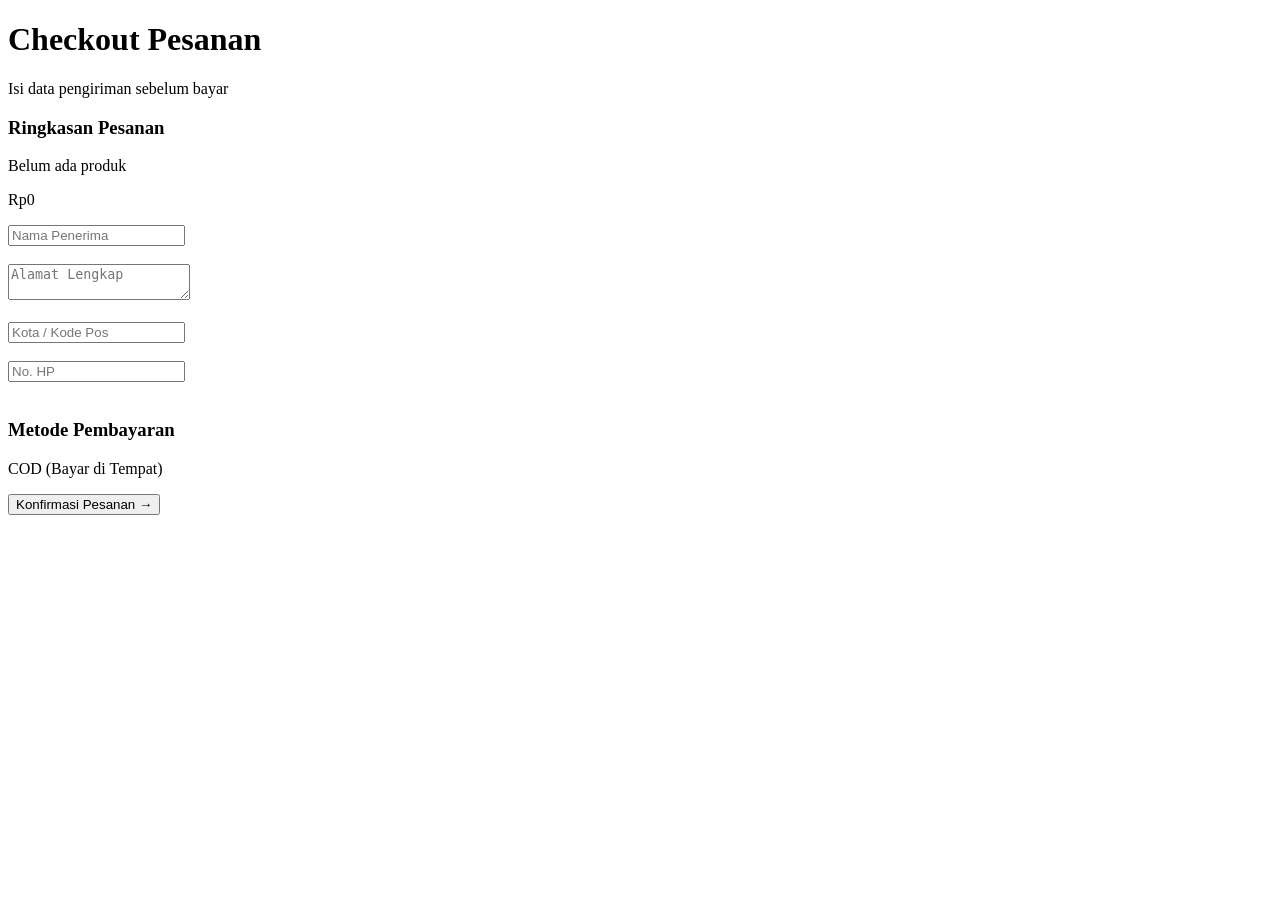
==== checkout.html @ 71f9f678 "membuat halaman checkout" ====
<!DOCTYPE html>
<html lang="id">
<head>
    <meta charset="UTF-8">
    <meta name="viewport" content="width=device-width, initial-scale=1.0">
    <title>Checkout | Kopi Java</title>
</head>
<body>

    <h1>Checkout Pesanan</h1>
    <p>Isi data pengiriman sebelum bayar</p>

    <h3>Ringkasan Pesanan</h3>
    <p id="nama"></p>
    <p id="harga"></p>

    <form onsubmit="pesan(event)">
        <input type="text" placeholder="Nama Penerima" required>
        <br><br>

        <textarea placeholder="Alamat Lengkap" required></textarea>
        <br><br>

        <input type="text" placeholder="Kota / Kode Pos" required>
        <br><br>

        <input type="tel" placeholder="No. HP" required>
        <br><br>

        <h3>Metode Pembayaran</h3>
        <p>COD (Bayar di Tempat)</p>

        <button type="submit">
            Konfirmasi Pesanan →
        </button>
    </form>

    <script>
        const nama = localStorage.getItem("namaKopi");
        const harga = Number(localStorage.getItem("hargaKopi"));

        document.getElementById("nama").textContent =
            nama || "Belum ada produk";

        document.getElementById("harga").textContent =
            "Rp" + harga.toLocaleString("id-ID");

        function pesan(event) {
            event.preventDefault();

            if (!nama || !harga) {
                alert("Silakan pilih kopi terlebih dahulu!");
                window.location.href = "index.html";
                return;
            }

            window.location.href = "success.html";
        }
    </script>

</body>
</html>
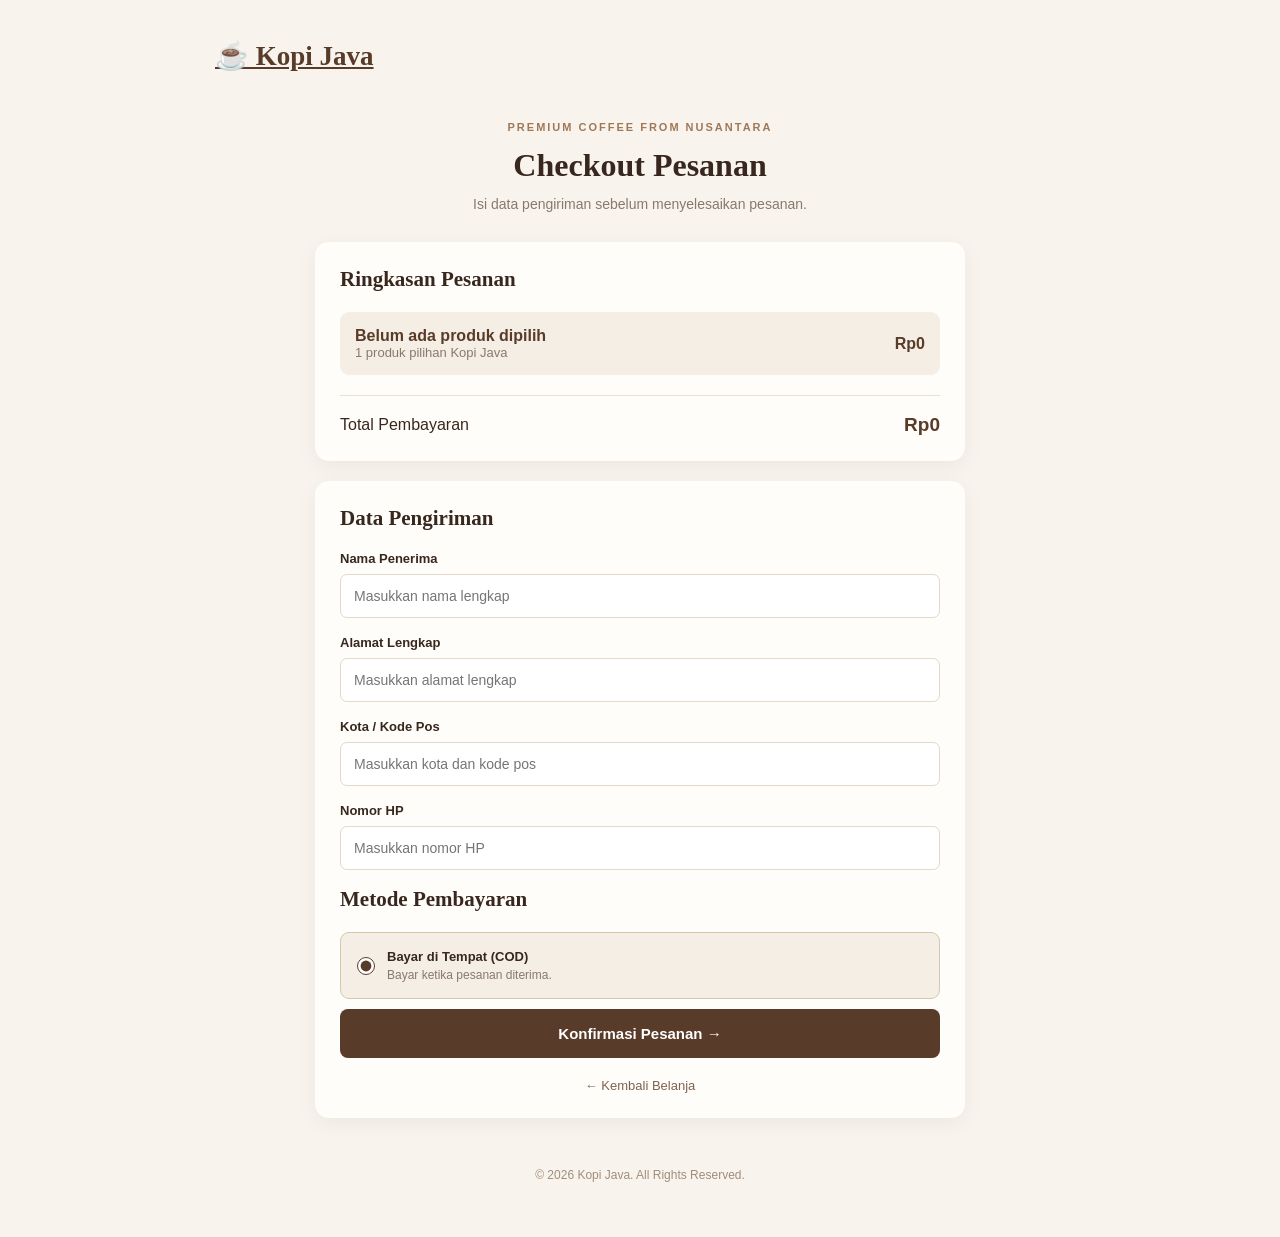
==== commit bb5e35a2: "Revamp checkout page layout and styles Updated the checkout page with a new layout and improved styl" ====
--- a/checkout.html
+++ b/checkout.html
@@ -1,62 +1,372 @@
-
 <!DOCTYPE html>
 <html lang="id">
 <head>
     <meta charset="UTF-8">
     <meta name="viewport" content="width=device-width, initial-scale=1.0">
+
     <title>Checkout | Kopi Java</title>
+
+    <style>
+        * {
+            margin: 0;
+            padding: 0;
+            box-sizing: border-box;
+        }
+
+        body {
+            font-family: Arial, sans-serif;
+            background: #f8f4ed;
+            color: #38271e;
+            padding: 25px 15px;
+        }
+
+        .navbar {
+            max-width: 850px;
+            margin: auto;
+            padding: 15px 0 25px;
+        }
+
+        .logo {
+            font-family: Georgia, serif;
+            font-size: 27px;
+            font-weight: bold;
+            color: #593b29;
+        }
+
+        .container {
+            max-width: 650px;
+            margin: 20px auto;
+        }
+
+        .heading {
+            text-align: center;
+            margin-bottom: 30px;
+        }
+
+        .heading span {
+            font-size: 11px;
+            letter-spacing: 2px;
+            color: #a07856;
+            font-weight: bold;
+        }
+
+        .heading h1 {
+            font-family: Georgia, serif;
+            font-size: 32px;
+            margin: 12px 0;
+        }
+
+        .heading p {
+            color: #88796d;
+            font-size: 14px;
+        }
+
+        .card {
+            background: #fffdf9;
+            padding: 25px;
+            border-radius: 14px;
+            margin-bottom: 20px;
+            box-shadow: 0 5px 20px rgba(0,0,0,0.05);
+        }
+
+        .card h2 {
+            font-family: Georgia, serif;
+            font-size: 21px;
+            margin-bottom: 20px;
+        }
+
+        .product {
+            display: flex;
+            justify-content: space-between;
+            align-items: center;
+            gap: 12px;
+            padding: 15px;
+            background: #f5eee4;
+            border-radius: 9px;
+        }
+
+        .product p {
+            font-size: 13px;
+            color: #88796d;
+        }
+
+        .product strong {
+            color: #593b29;
+        }
+
+        .form-group {
+            margin-bottom: 17px;
+        }
+
+        label {
+            display: block;
+            font-size: 13px;
+            font-weight: bold;
+            margin-bottom: 8px;
+        }
+
+        input {
+            width: 100%;
+            padding: 13px;
+            border: 1px solid #e4d8c9;
+            border-radius: 7px;
+            background: #fff;
+            font-size: 14px;
+            outline: none;
+        }
+
+        input:focus {
+            border-color: #98613b;
+        }
+
+        .payment {
+            padding: 16px;
+            background: #f5eee4;
+            border: 1px solid #d9c5ae;
+            border-radius: 9px;
+            display: flex;
+            align-items: center;
+            gap: 12px;
+        }
+
+        .payment input {
+            width: 18px;
+            height: 18px;
+            accent-color: #593b29;
+        }
+
+        .payment label {
+            margin: 0;
+        }
+
+        .payment p {
+            font-size: 12px;
+            font-weight: normal;
+            color: #88796d;
+            margin-top: 4px;
+        }
+
+        .total {
+            display: flex;
+            justify-content: space-between;
+            align-items: center;
+            border-top: 1px solid #e8ded2;
+            padding-top: 18px;
+            margin-top: 20px;
+        }
+
+        .total strong {
+            color: #593b29;
+            font-size: 19px;
+        }
+
+        .submit-btn {
+            width: 100%;
+            padding: 16px;
+            background: #593b29;
+            color: white;
+            border: none;
+            border-radius: 8px;
+            font-size: 15px;
+            font-weight: bold;
+            margin-top: 10px;
+            cursor: pointer;
+        }
+
+        .submit-btn:hover {
+            background: #805638;
+        }
+
+        .back {
+            display: block;
+            text-align: center;
+            margin-top: 20px;
+            color: #80634d;
+            font-size: 13px;
+            text-decoration: none;
+        }
+
+        footer {
+            text-align: center;
+            color: #a08d7b;
+            font-size: 12px;
+            padding: 30px 0;
+        }
+
+        @media(max-width: 480px) {
+            .heading h1 {
+                font-size: 27px;
+            }
+
+            .card {
+                padding: 20px;
+            }
+        }
+    </style>
 </head>
+
 <body>
 
-    <h1>Checkout Pesanan</h1>
-    <p>Isi data pengiriman sebelum bayar</p>
-
-    <h3>Ringkasan Pesanan</h3>
-    <p id="nama"></p>
-    <p id="harga"></p>
-
-    <form onsubmit="pesan(event)">
-        <input type="text" placeholder="Nama Penerima" required>
-        <br><br>
-
-        <textarea placeholder="Alamat Lengkap" required></textarea>
-        <br><br>
-
-        <input type="text" placeholder="Kota / Kode Pos" required>
-        <br><br>
-
-        <input type="tel" placeholder="No. HP" required>
-        <br><br>
-
-        <h3>Metode Pembayaran</h3>
-        <p>COD (Bayar di Tempat)</p>
-
-        <button type="submit">
-            Konfirmasi Pesanan →
-        </button>
-    </form>
+    <header class="navbar">
+        <a href="index.html" class="logo">
+            ☕ Kopi Java
+        </a>
+    </header>
+
+    <main class="container">
+
+        <div class="heading">
+            <span>PREMIUM COFFEE FROM NUSANTARA</span>
+            <h1>Checkout Pesanan</h1>
+            <p>Isi data pengiriman sebelum menyelesaikan pesanan.</p>
+        </div>
+
+        <!-- RINGKASAN PRODUK -->
+        <section class="card">
+
+            <h2>Ringkasan Pesanan</h2>
+
+            <div class="product">
+                <div>
+                    <strong id="produk">Memuat produk...</strong>
+                    <p>1 produk pilihan Kopi Java</p>
+                </div>
+
+                <strong id="harga">Rp0</strong>
+            </div>
+
+            <div class="total">
+                <span>Total Pembayaran</span>
+                <strong id="total">Rp0</strong>
+            </div>
+
+        </section>
+
+        <!-- FORM PENGIRIMAN -->
+        <form class="card" onsubmit="konfirmasi(event)">
+
+            <h2>Data Pengiriman</h2>
+
+            <div class="form-group">
+                <label for="nama">Nama Penerima</label>
+                <input
+                    type="text"
+                    id="nama"
+                    placeholder="Masukkan nama lengkap"
+                    required>
+            </div>
+
+            <div class="form-group">
+                <label for="alamat">Alamat Lengkap</label>
+                <input
+                    type="text"
+                    id="alamat"
+                    placeholder="Masukkan alamat lengkap"
+                    required>
+            </div>
+
+            <div class="form-group">
+                <label for="kota">Kota / Kode Pos</label>
+                <input
+                    type="text"
+                    id="kota"
+                    placeholder="Masukkan kota dan kode pos"
+                    required>
+            </div>
+
+            <div class="form-group">
+                <label for="hp">Nomor HP</label>
+                <input
+                    type="tel"
+                    id="hp"
+                    placeholder="Masukkan nomor HP"
+                    required>
+            </div>
+
+            <h2>Metode Pembayaran</h2>
+
+            <div class="payment">
+                <input
+                    type="radio"
+                    id="cod"
+                    name="payment"
+                    value="COD"
+                    checked
+                    required>
+
+                <label for="cod">
+                    Bayar di Tempat (COD)
+                    <p>Bayar ketika pesanan diterima.</p>
+                </label>
+            </div>
+
+            <button type="submit" class="submit-btn">
+                Konfirmasi Pesanan →
+            </button>
+
+            <a href="index.html" class="back">
+                ← Kembali Belanja
+            </a>
+
+        </form>
+
+    </main>
+
+    <footer>
+        © 2026 Kopi Java. All Rights Reserved.
+    </footer>
 
     <script>
-        const nama = localStorage.getItem("namaKopi");
-        const harga = Number(localStorage.getItem("hargaKopi"));
-
-        document.getElementById("nama").textContent =
-            nama || "Belum ada produk";
+
+        const namaKopi = localStorage.getItem("namaKopi");
+        const hargaKopi = Number(
+            localStorage.getItem("hargaKopi") || 0
+        );
+
+        document.getElementById("produk").textContent =
+            namaKopi || "Belum ada produk dipilih";
 
         document.getElementById("harga").textContent =
-            "Rp" + harga.toLocaleString("id-ID");
-
-        function pesan(event) {
+            "Rp" + hargaKopi.toLocaleString("id-ID");
+
+        document.getElementById("total").textContent =
+            "Rp" + hargaKopi.toLocaleString("id-ID");
+
+        function konfirmasi(event) {
+
             event.preventDefault();
 
-            if (!nama || !harga) {
-                alert("Silakan pilih kopi terlebih dahulu!");
+            if (!namaKopi || hargaKopi <= 0) {
+                alert("Silakan pilih produk terlebih dahulu!");
                 window.location.href = "index.html";
                 return;
             }
 
+            localStorage.setItem(
+                "namaPenerima",
+                document.getElementById("nama").value
+            );
+
+            localStorage.setItem(
+                "alamat",
+                document.getElementById("alamat").value
+            );
+
+            localStorage.setItem(
+                "kota",
+                document.getElementById("kota").value
+            );
+
+            localStorage.setItem(
+                "hp",
+                document.getElementById("hp").value
+            );
+
+            localStorage.setItem("pembayaran", "COD");
+
             window.location.href = "success.html";
         }
+
     </script>
 
 </body>
